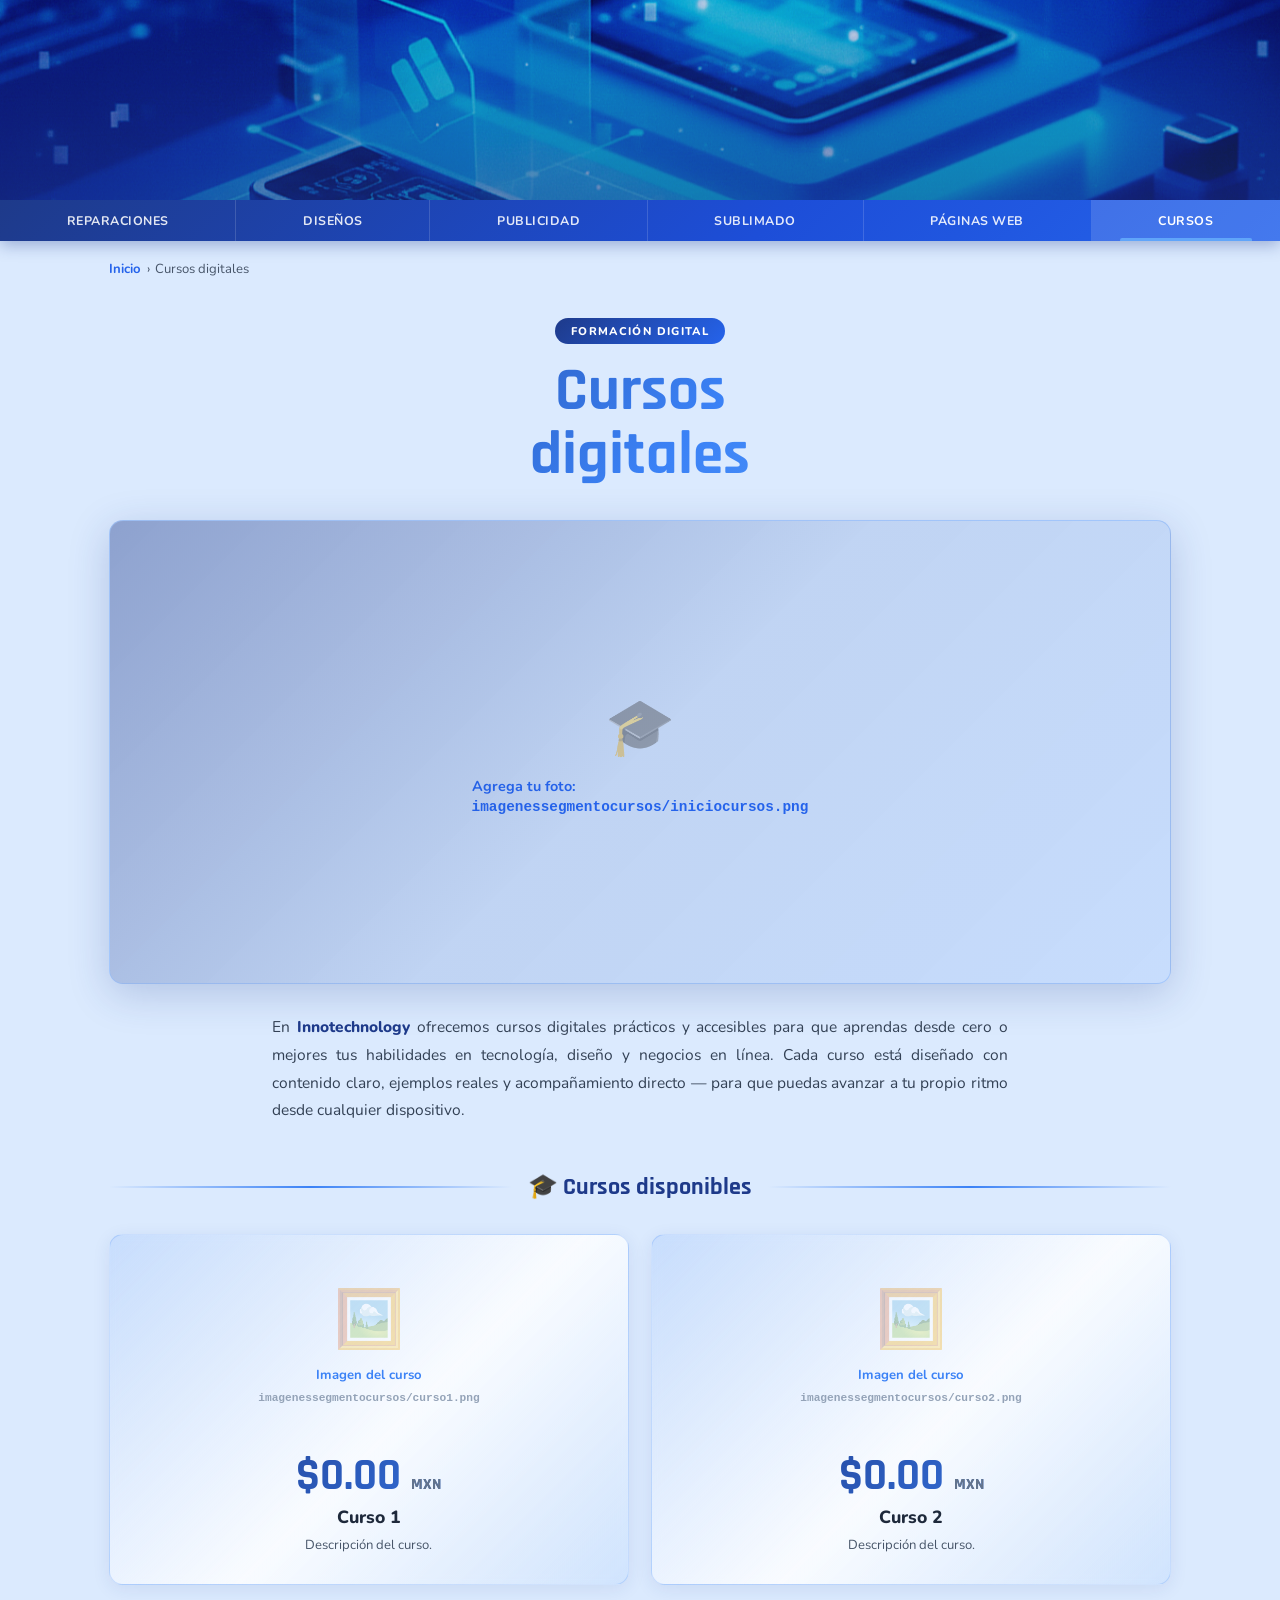
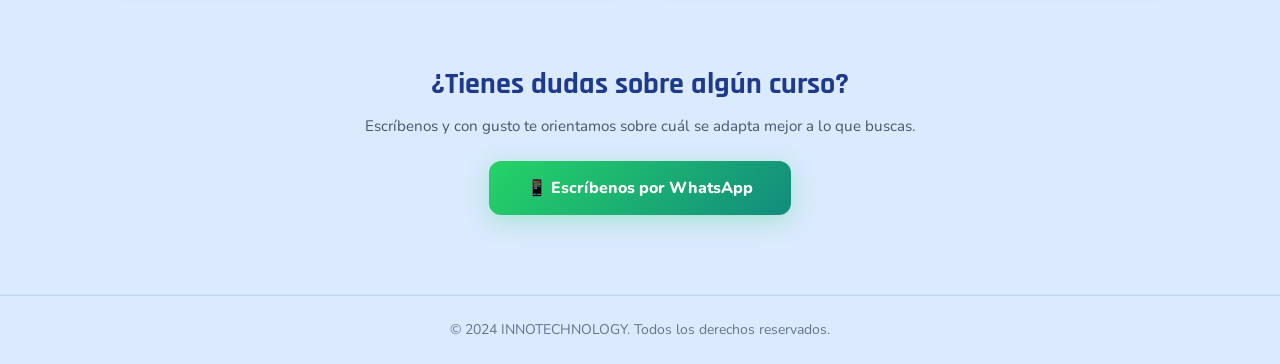
==== Cursosdigitales.html @ b14e2d13 "Rename propuesta_cursosdigitales.html to Cursosdigitales.html" ====
<!DOCTYPE html>
<html lang="es">
<head>
  <meta charset="UTF-8"/>
  <meta name="viewport" content="width=device-width, initial-scale=1.0"/>
  <title>Cursos Digitales – Innotechnology</title>
  <link rel="preconnect" href="https://fonts.googleapis.com"/>
  <link rel="preconnect" href="https://fonts.gstatic.com" crossorigin/>
  <link href="https://fonts.googleapis.com/css2?family=Rajdhani:wght@600;700&family=Nunito:wght@400;600;700;800&display=swap" rel="stylesheet"/>
  <style>
    :root {
      --az1:#1e3a8a; --az2:#2563eb; --az3:#3b82f6; --az4:#60a5fa;
      --fondo:#dbeafe; --radio:14px;
    }
    *, *::before, *::after { margin:0; padding:0; box-sizing:border-box; }
    html { scroll-behavior:smooth; }
    body { font-family:'Nunito',Arial,sans-serif; background:var(--fondo); color:#1e293b; overflow-x:hidden; }
    a { text-decoration:none; color:inherit; }
    img { display:block; max-width:100%; }

    /* ── HEADER ── */
    .site-header {
      height:200px; width:100%; position:relative; overflow:hidden;
      background:url('Multimediaindex/header.png') center/cover no-repeat;
    }
    .site-header::after {
      content:''; position:absolute; inset:0;
      background:linear-gradient(to bottom,rgba(30,58,138,0.18) 0%,rgba(30,58,138,0.55) 100%);
    }

    /* ── NAV ── */
    .nav-servicios {
      width:100%; background:linear-gradient(135deg,#1e3a8a 0%,#1d4ed8 60%,#2563eb 100%);
      display:flex; flex-wrap:nowrap; overflow-x:auto;
      scrollbar-width:none; -ms-overflow-style:none;
      box-shadow:0 4px 16px rgba(30,58,138,0.35);
    }
    .nav-servicios::-webkit-scrollbar { display:none; }
    .nav-btn {
      flex:1 0 auto; min-width:max-content; padding:0.75rem 1.1rem;
      font-size:0.78rem; font-weight:700; color:rgba(255,255,255,0.88);
      text-align:center; letter-spacing:0.04em; text-transform:uppercase;
      border-right:1px solid rgba(255,255,255,0.15);
      transition:background 0.25s,color 0.25s; position:relative; white-space:nowrap;
    }
    .nav-btn:last-child { border-right:none; }
    .nav-btn.active,.nav-btn:hover { background:rgba(255,255,255,0.14); color:#fff; }
    .nav-btn::after {
      content:''; position:absolute; bottom:0; left:50%;
      transform:translateX(-50%) scaleX(0);
      width:70%; height:3px; background:#60a5fa;
      border-radius:2px 2px 0 0; transition:transform 0.25s;
    }
    .nav-btn:hover::after,.nav-btn.active::after { transform:translateX(-50%) scaleX(1); }

    /* ── BREADCRUMB ── */
    .breadcrumb {
      max-width:1100px; margin:1.2rem auto 0; padding:0 1.2rem;
      font-size:0.82rem; color:#475569;
    }
    .breadcrumb a { color:var(--az2); font-weight:700; }
    .breadcrumb span { margin:0 0.35rem; }

    /* ── HERO — badge + título ── */
    .hero-top {
      max-width:1100px; margin:2.5rem auto 0; padding:0 1.2rem;
      text-align:center;
      opacity:0; transform:translateY(22px);
      transition:opacity 0.55s ease,transform 0.55s ease;
    }
    .hero-top.visible { opacity:1; transform:translateY(0); }

    .hero-badge {
      display:inline-block;
      background:linear-gradient(135deg,var(--az1),var(--az2));
      color:#fff; font-size:0.7rem; font-weight:800;
      letter-spacing:0.12em; text-transform:uppercase;
      padding:0.35rem 1rem; border-radius:50px; margin-bottom:1rem;
    }
    .hero-titulo {
      font-family:'Rajdhani',sans-serif;
      font-size:clamp(2.2rem,6vw,3.8rem); font-weight:700; line-height:1.05;
      background:linear-gradient(135deg,var(--az1) 0%,var(--az3) 55%,var(--az4) 100%);
      -webkit-background-clip:text; -webkit-text-fill-color:transparent; background-clip:text;
    }

    /* ── IMAGEN PRINCIPAL ── */
    .hero-img-wrap {
      max-width:1100px; margin:2rem auto 0; padding:0 1.2rem;
      opacity:0; transform:translateY(22px);
      transition:opacity 0.55s ease,transform 0.55s ease;
    }
    .hero-img-wrap.visible { opacity:1; transform:translateY(0); }

    .hero-img-inner {
      width:100%; border-radius:var(--radio); overflow:hidden;
      aspect-ratio:16/7; position:relative;
      background:linear-gradient(135deg,rgba(30,58,138,0.18),rgba(59,130,246,0.12));
      border:1px solid rgba(59,130,246,0.25);
      box-shadow:0 10px 40px rgba(30,58,138,0.22);
      display:flex; align-items:center; justify-content:center;
    }
    .hero-img-inner img { width:100%; height:100%; object-fit:cover; transition:transform 0.7s ease; }
    .hero-img-inner:hover img { transform:scale(1.03); }
    .hero-img-inner::before {
      content:''; position:absolute; inset:0; z-index:1;
      background:linear-gradient(135deg,rgba(30,58,138,0.28) 0%,transparent 50%);
      pointer-events:none;
    }
    .hero-foto-placeholder {
      display:flex; flex-direction:column; align-items:center;
      gap:0.6rem; color:var(--az2); font-weight:700; font-size:0.9rem;
    }
    .hero-foto-placeholder .ip-icon { font-size:3.5rem; opacity:0.4; }

    /* ── DESCRIPCIÓN — directo sobre el fondo ── */
    .descripcion-wrap {
      max-width:780px; margin:1.8rem auto 0; padding:0 1.4rem;
      opacity:0; transform:translateY(20px);
      transition:opacity 0.5s ease,transform 0.5s ease;
    }
    .descripcion-wrap.visible { opacity:1; transform:translateY(0); }
    .descripcion-wrap p {
      font-size:0.97rem; color:#334155; line-height:1.78; text-align:justify;
    }
    .descripcion-wrap strong { color:var(--az1); font-weight:800; }

    /* ── DIVISOR ── */
    .divisor {
      max-width:1100px; margin:3rem auto 0; padding:0 1.2rem;
      display:flex; align-items:center; gap:1rem;
    }
    .divisor-linea { flex:1; height:2px; background:linear-gradient(to right,transparent,var(--az3),transparent); }
    .divisor-titulo { font-family:'Rajdhani',sans-serif; font-size:1.5rem; font-weight:700; color:var(--az1); white-space:nowrap; }

    /* ── CARDS DE CURSOS — estilo stats de la captura ── */
    .cursos-grid {
      max-width:1100px; margin:2rem auto 3rem; padding:0 1.2rem;
      display:grid; grid-template-columns:1fr; gap:1.4rem;
    }
    @media(min-width:640px){ .cursos-grid { grid-template-columns:repeat(2,1fr); } }

    .curso-card {
      border-radius:var(--radio); overflow:hidden;
      position:relative;
      background:linear-gradient(
        135deg,
        rgba(59,130,246,0.12) 0%,
        rgba(255,255,255,0.82) 55%,
        rgba(96,165,250,0.09) 100%
      );
      border:1px solid rgba(59,130,246,0.20);
      backdrop-filter:blur(6px);
      box-shadow:0 4px 18px rgba(30,58,138,0.09);
      opacity:0; transform:translateY(28px);
      transition:opacity 0.45s ease, transform 0.45s ease, box-shadow 0.3s;
      display:flex; flex-direction:column;
    }
    .curso-card.visible { opacity:1; transform:translateY(0); }
    .curso-card:nth-child(1){ transition-delay:0.05s; }
    .curso-card:nth-child(2){ transition-delay:0.13s; }
    .curso-card:hover { box-shadow:0 10px 30px rgba(30,58,138,0.16); }

    /* Efecto espejo */
    .curso-card::before {
      content:''; position:absolute; top:-60%; left:-75%; width:55%; height:200%;
      background:linear-gradient(105deg,rgba(255,255,255,0) 0%,rgba(255,255,255,0.50) 50%,rgba(255,255,255,0) 100%);
      transform:skewX(-15deg); pointer-events:none;
      animation:mirrorC 5s ease-in-out infinite;
      z-index:0;
    }
    .curso-card:nth-child(1)::before { animation-delay:0s; }
    .curso-card:nth-child(2)::before { animation-delay:2.5s; }
    @keyframes mirrorC { 0%{left:-75%;opacity:0;}8%{opacity:1;}52%{left:130%;opacity:1;}58%{opacity:0;}100%{left:130%;opacity:0;} }

    /* Imagen centrada con padding dentro de la card — sin separación visual */
    .curso-img-wrap {
      width:100%; position:relative; z-index:1;
      display:flex; align-items:center; justify-content:center;
      padding:1.4rem 1.4rem 0.8rem;
    }
    .curso-img-wrap img {
      width:100%; max-width:340px; height:auto;
      border-radius:10px;
      object-fit:cover;
      display:block;
      transition:transform 0.5s ease;
      box-shadow:0 4px 16px rgba(30,58,138,0.12);
    }
    .curso-card:hover .curso-img-wrap img { transform:scale(1.03); }

    /* Placeholder cuando no hay imagen */
    .curso-img-placeholder {
      width:100%; min-height:160px;
      display:flex; flex-direction:column;
      align-items:center; justify-content:center;
      gap:0.5rem; color:var(--az3);
      font-size:0.82rem; font-weight:700; padding:1.5rem;
    }
    .curso-img-placeholder .ph-icon { font-size:3.5rem; opacity:0.30; }
    .curso-img-placeholder code { font-size:0.7rem; color:#94a3b8; }

    /* Contenido de texto debajo de la imagen */
    .curso-body {
      padding:0.8rem 1.4rem 1.8rem;
      text-align:center; position:relative; z-index:1;
      display:flex; flex-direction:column; gap:0.45rem;
    }

    /* Precio — el número grande */
    .curso-precio {
      font-family:'Rajdhani',sans-serif; font-size:2.8rem; font-weight:700; line-height:1;
      background:linear-gradient(135deg,var(--az1),var(--az3));
      -webkit-background-clip:text; -webkit-text-fill-color:transparent; background-clip:text;
    }
    .curso-precio-unidad {
      font-size:1rem; -webkit-text-fill-color:#64748b; color:#64748b;
    }

    /* Título del curso — negrita */
    .curso-titulo {
      font-size:1.1rem; font-weight:800; color:#1e293b;
      line-height:1.3;
    }

    /* Descripción pequeña */
    .curso-desc {
      font-size:0.82rem; color:#475569; line-height:1.5; text-align:center;
    }

    /* ── CTA FINAL — directo sobre el fondo ── */
    .cta-final {
      max-width:1100px; margin:1rem auto 3rem;
      padding:2rem 1.5rem; text-align:center;
      opacity:0; transform:translateY(20px);
      transition:opacity 0.5s ease,transform 0.5s ease;
    }
    .cta-final.visible { opacity:1; transform:translateY(0); }
    .cta-titulo {
      font-family:'Rajdhani',sans-serif; font-size:1.9rem; font-weight:700;
      color:var(--az1); margin-bottom:0.6rem;
    }
    .cta-sub { font-size:0.95rem; color:#475569; margin-bottom:1.4rem; line-height:1.6; }
    .btn-wa-grande {
      display:inline-flex; align-items:center; gap:0.7rem;
      padding:1rem 2.4rem; border-radius:12px; border:none; cursor:pointer;
      font-size:1rem; font-weight:800; font-family:inherit;
      background:linear-gradient(135deg,#25d366,#128c7e); color:#fff;
      box-shadow:0 6px 24px rgba(37,211,102,0.30);
      transition:transform 0.25s,box-shadow 0.25s;
    }
    .btn-wa-grande:hover { transform:translateY(-4px); box-shadow:0 12px 32px rgba(37,211,102,0.38); }

    /* ── FOOTER ── */
    footer {
      text-align:center; padding:1.5rem; font-size:0.875rem; color:#64748b;
      border-top:1px solid rgba(59,130,246,0.2); background:var(--fondo);
    }
    .fade-in { opacity:0; transform:translateY(22px); transition:opacity 0.5s ease,transform 0.5s ease; }
    .fade-in.visible { opacity:1; transform:translateY(0); }
  </style>
</head>
<body>

  <!-- HEADER -->
  <header class="site-header"></header>

  <!-- NAV -->
  <nav class="nav-servicios">
    <a href="serviciosreparacion.html"   class="nav-btn">Reparaciones</a>
    <a href="Diseñospersonalizados.html" class="nav-btn">Diseños</a>
    <a href="Publicidadymarketing.html"  class="nav-btn">Publicidad</a>
    <a href="Sublidadoplayeras.html"     class="nav-btn">Sublimado</a>
    <a href="Páginasweb.html"            class="nav-btn">Páginas web</a>
    <a href="Cursosdigitales.html"       class="nav-btn active">Cursos</a>
  </nav>

  <p class="breadcrumb">
    <a href="index.html">Inicio</a><span>›</span>Cursos digitales
  </p>

  <!-- BADGE + TÍTULO -->
  <div class="hero-top">
    <span class="hero-badge">Formación Digital</span>
    <h1 class="hero-titulo">Cursos<br/>digitales</h1>
  </div>

  <!-- IMAGEN PRINCIPAL -->
  <div class="hero-img-wrap">
    <div class="hero-img-inner">
      <img
        src="imagenessegmentocursos/iniciocursos.png"
        alt="Cursos digitales Innotechnology"
        loading="lazy"
        onerror="this.style.display='none'; this.parentNode.querySelector('.hero-foto-placeholder').style.display='flex';"
      />
      <div class="hero-foto-placeholder" style="display:none;">
        <span class="ip-icon">🎓</span>
        <span>Agrega tu foto:<br/><code>imagenessegmentocursos/iniciocursos.png</code></span>
      </div>
    </div>
  </div>

  <!-- DESCRIPCIÓN — directo sobre el fondo, sin card -->
  <div class="descripcion-wrap">
    <p>
      En <strong>Innotechnology</strong> ofrecemos cursos digitales prácticos y accesibles
      para que aprendas desde cero o mejores tus habilidades en tecnología, diseño y negocios en línea.
      Cada curso está diseñado con contenido claro, ejemplos reales y acompañamiento directo —
      para que puedas avanzar a tu propio ritmo desde cualquier dispositivo.
    </p>
  </div>

  <!-- CURSOS -->
  <div class="divisor">
    <div class="divisor-linea"></div>
    <h2 class="divisor-titulo">🎓 Cursos disponibles</h2>
    <div class="divisor-linea"></div>
  </div>

  <div class="cursos-grid">

    <!-- CURSO 1 -->
    <div class="curso-card">
      <div class="curso-img-wrap">
        <img
          src="imagenessegmentocursos/curso1.png"
          alt="Curso 1"
          loading="lazy"
          onerror="this.style.display='none'; this.parentNode.querySelector('.curso-img-placeholder').style.display='flex';"
        />
        <div class="curso-img-placeholder" style="display:none;">
          <span class="ph-icon">🖼️</span>
          <span>Imagen del curso</span>
          <code>imagenessegmentocursos/curso1.png</code>
        </div>
      </div>
      <div class="curso-body">
        <div class="curso-precio">$0.00 <span class="curso-precio-unidad">MXN</span></div>
        <div class="curso-titulo">Curso 1</div>
        <div class="curso-desc">Descripción del curso.</div>
      </div>
    </div>

    <!-- CURSO 2 -->
    <div class="curso-card">
      <div class="curso-img-wrap">
        <img
          src="imagenessegmentocursos/curso2.png"
          alt="Curso 2"
          loading="lazy"
          onerror="this.style.display='none'; this.parentNode.querySelector('.curso-img-placeholder').style.display='flex';"
        />
        <div class="curso-img-placeholder" style="display:none;">
          <span class="ph-icon">🖼️</span>
          <span>Imagen del curso</span>
          <code>imagenessegmentocursos/curso2.png</code>
        </div>
      </div>
      <div class="curso-body">
        <div class="curso-precio">$0.00 <span class="curso-precio-unidad">MXN</span></div>
        <div class="curso-titulo">Curso 2</div>
        <div class="curso-desc">Descripción del curso.</div>
      </div>
    </div>

  </div>
  <!-- FIN CURSOS -->

  <!-- CTA — directo sobre el fondo -->
  <div class="cta-final">
    <div class="cta-titulo">¿Tienes dudas sobre algún curso?</div>
    <p class="cta-sub">Escríbenos y con gusto te orientamos sobre cuál se adapta mejor a lo que buscas.</p>
    <button class="btn-wa-grande"
      onclick="window.open('https://wa.me/524791449771?text='+encodeURIComponent('Hola! Me interesan los cursos digitales de Innotechnology. ¿Me pueden dar más información?'),'_blank')">
      📱 Escríbenos por WhatsApp
    </button>
  </div>

  <footer>&copy; 2024 INNOTECHNOLOGY. Todos los derechos reservados.</footer>

  <script>
    const obs = new IntersectionObserver((entries) => {
      entries.forEach(e => {
        if (e.isIntersecting) { e.target.classList.add('visible'); obs.unobserve(e.target); }
      });
    }, { threshold: 0.12 });

    document.querySelectorAll(
      '.hero-top, .hero-img-wrap, .descripcion-wrap, .curso-card, .cta-final, .fade-in'
    ).forEach(el => obs.observe(el));

    function inscribirWA(curso) {
      const msg = encodeURIComponent(
        `Hola! Me interesa el *${curso}* de Innotechnology.\n¿Me pueden dar más información sobre el contenido y el precio?`
      );
      window.open('https://wa.me/524791449771?text=' + msg, '_blank');
    }
  </script>

</body>
</html>
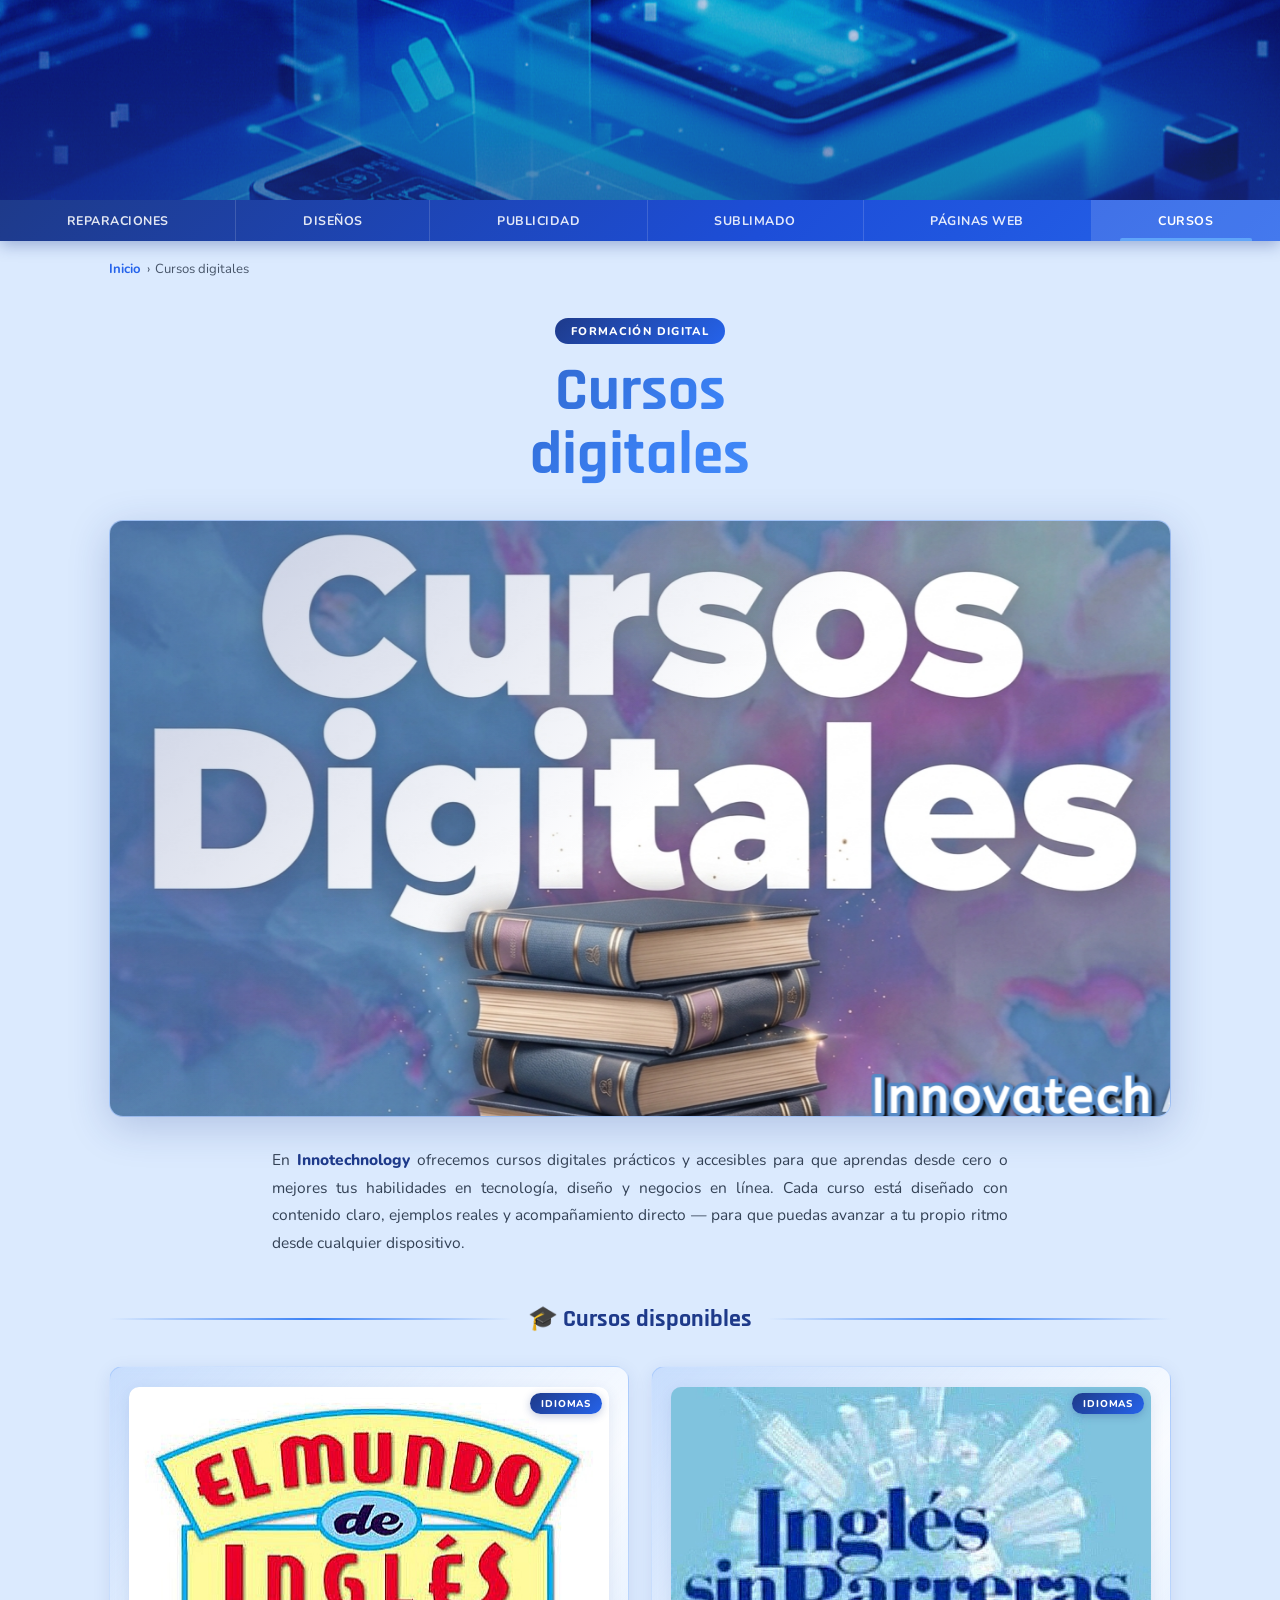
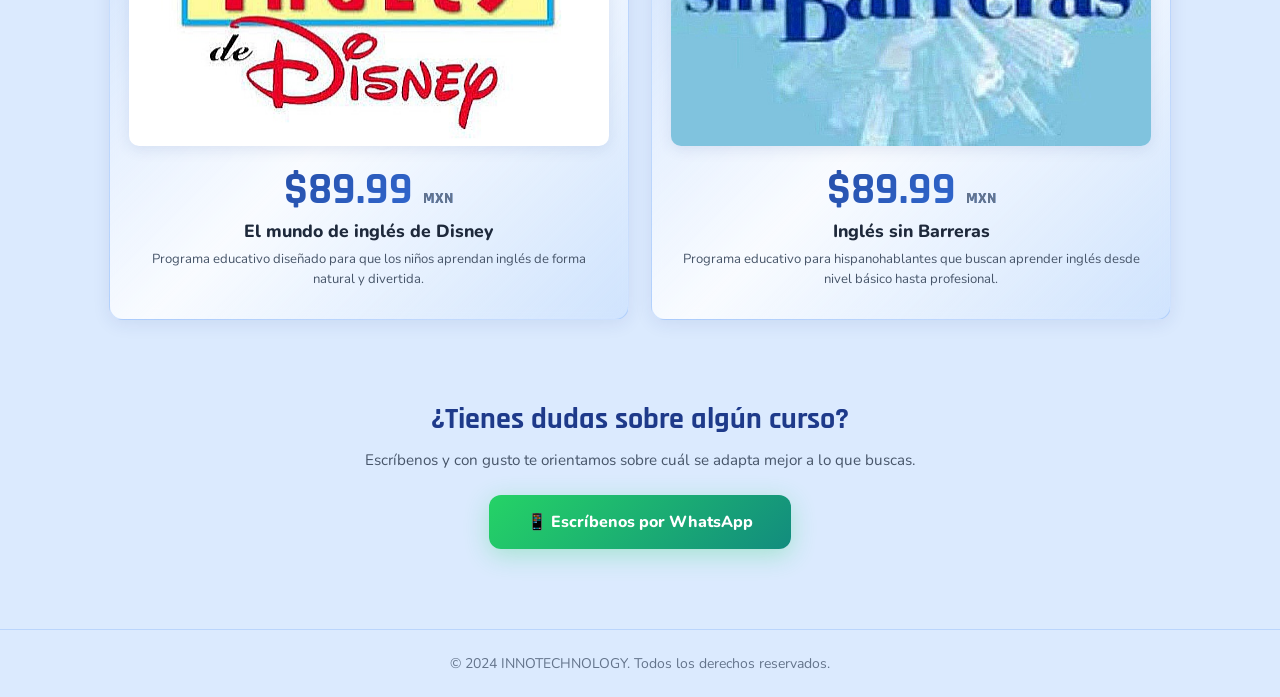
==== commit bc2bda69: "Add files via upload" ====
--- a/Cursosdigitales.html
+++ b/Cursosdigitales.html
@@ -7,258 +7,7 @@
   <link rel="preconnect" href="https://fonts.googleapis.com"/>
   <link rel="preconnect" href="https://fonts.gstatic.com" crossorigin/>
   <link href="https://fonts.googleapis.com/css2?family=Rajdhani:wght@600;700&family=Nunito:wght@400;600;700;800&display=swap" rel="stylesheet"/>
-  <style>
-    :root {
-      --az1:#1e3a8a; --az2:#2563eb; --az3:#3b82f6; --az4:#60a5fa;
-      --fondo:#dbeafe; --radio:14px;
-    }
-    *, *::before, *::after { margin:0; padding:0; box-sizing:border-box; }
-    html { scroll-behavior:smooth; }
-    body { font-family:'Nunito',Arial,sans-serif; background:var(--fondo); color:#1e293b; overflow-x:hidden; }
-    a { text-decoration:none; color:inherit; }
-    img { display:block; max-width:100%; }
-
-    /* ── HEADER ── */
-    .site-header {
-      height:200px; width:100%; position:relative; overflow:hidden;
-      background:url('Multimediaindex/header.png') center/cover no-repeat;
-    }
-    .site-header::after {
-      content:''; position:absolute; inset:0;
-      background:linear-gradient(to bottom,rgba(30,58,138,0.18) 0%,rgba(30,58,138,0.55) 100%);
-    }
-
-    /* ── NAV ── */
-    .nav-servicios {
-      width:100%; background:linear-gradient(135deg,#1e3a8a 0%,#1d4ed8 60%,#2563eb 100%);
-      display:flex; flex-wrap:nowrap; overflow-x:auto;
-      scrollbar-width:none; -ms-overflow-style:none;
-      box-shadow:0 4px 16px rgba(30,58,138,0.35);
-    }
-    .nav-servicios::-webkit-scrollbar { display:none; }
-    .nav-btn {
-      flex:1 0 auto; min-width:max-content; padding:0.75rem 1.1rem;
-      font-size:0.78rem; font-weight:700; color:rgba(255,255,255,0.88);
-      text-align:center; letter-spacing:0.04em; text-transform:uppercase;
-      border-right:1px solid rgba(255,255,255,0.15);
-      transition:background 0.25s,color 0.25s; position:relative; white-space:nowrap;
-    }
-    .nav-btn:last-child { border-right:none; }
-    .nav-btn.active,.nav-btn:hover { background:rgba(255,255,255,0.14); color:#fff; }
-    .nav-btn::after {
-      content:''; position:absolute; bottom:0; left:50%;
-      transform:translateX(-50%) scaleX(0);
-      width:70%; height:3px; background:#60a5fa;
-      border-radius:2px 2px 0 0; transition:transform 0.25s;
-    }
-    .nav-btn:hover::after,.nav-btn.active::after { transform:translateX(-50%) scaleX(1); }
-
-    /* ── BREADCRUMB ── */
-    .breadcrumb {
-      max-width:1100px; margin:1.2rem auto 0; padding:0 1.2rem;
-      font-size:0.82rem; color:#475569;
-    }
-    .breadcrumb a { color:var(--az2); font-weight:700; }
-    .breadcrumb span { margin:0 0.35rem; }
-
-    /* ── HERO — badge + título ── */
-    .hero-top {
-      max-width:1100px; margin:2.5rem auto 0; padding:0 1.2rem;
-      text-align:center;
-      opacity:0; transform:translateY(22px);
-      transition:opacity 0.55s ease,transform 0.55s ease;
-    }
-    .hero-top.visible { opacity:1; transform:translateY(0); }
-
-    .hero-badge {
-      display:inline-block;
-      background:linear-gradient(135deg,var(--az1),var(--az2));
-      color:#fff; font-size:0.7rem; font-weight:800;
-      letter-spacing:0.12em; text-transform:uppercase;
-      padding:0.35rem 1rem; border-radius:50px; margin-bottom:1rem;
-    }
-    .hero-titulo {
-      font-family:'Rajdhani',sans-serif;
-      font-size:clamp(2.2rem,6vw,3.8rem); font-weight:700; line-height:1.05;
-      background:linear-gradient(135deg,var(--az1) 0%,var(--az3) 55%,var(--az4) 100%);
-      -webkit-background-clip:text; -webkit-text-fill-color:transparent; background-clip:text;
-    }
-
-    /* ── IMAGEN PRINCIPAL ── */
-    .hero-img-wrap {
-      max-width:1100px; margin:2rem auto 0; padding:0 1.2rem;
-      opacity:0; transform:translateY(22px);
-      transition:opacity 0.55s ease,transform 0.55s ease;
-    }
-    .hero-img-wrap.visible { opacity:1; transform:translateY(0); }
-
-    .hero-img-inner {
-      width:100%; border-radius:var(--radio); overflow:hidden;
-      aspect-ratio:16/7; position:relative;
-      background:linear-gradient(135deg,rgba(30,58,138,0.18),rgba(59,130,246,0.12));
-      border:1px solid rgba(59,130,246,0.25);
-      box-shadow:0 10px 40px rgba(30,58,138,0.22);
-      display:flex; align-items:center; justify-content:center;
-    }
-    .hero-img-inner img { width:100%; height:100%; object-fit:cover; transition:transform 0.7s ease; }
-    .hero-img-inner:hover img { transform:scale(1.03); }
-    .hero-img-inner::before {
-      content:''; position:absolute; inset:0; z-index:1;
-      background:linear-gradient(135deg,rgba(30,58,138,0.28) 0%,transparent 50%);
-      pointer-events:none;
-    }
-    .hero-foto-placeholder {
-      display:flex; flex-direction:column; align-items:center;
-      gap:0.6rem; color:var(--az2); font-weight:700; font-size:0.9rem;
-    }
-    .hero-foto-placeholder .ip-icon { font-size:3.5rem; opacity:0.4; }
-
-    /* ── DESCRIPCIÓN — directo sobre el fondo ── */
-    .descripcion-wrap {
-      max-width:780px; margin:1.8rem auto 0; padding:0 1.4rem;
-      opacity:0; transform:translateY(20px);
-      transition:opacity 0.5s ease,transform 0.5s ease;
-    }
-    .descripcion-wrap.visible { opacity:1; transform:translateY(0); }
-    .descripcion-wrap p {
-      font-size:0.97rem; color:#334155; line-height:1.78; text-align:justify;
-    }
-    .descripcion-wrap strong { color:var(--az1); font-weight:800; }
-
-    /* ── DIVISOR ── */
-    .divisor {
-      max-width:1100px; margin:3rem auto 0; padding:0 1.2rem;
-      display:flex; align-items:center; gap:1rem;
-    }
-    .divisor-linea { flex:1; height:2px; background:linear-gradient(to right,transparent,var(--az3),transparent); }
-    .divisor-titulo { font-family:'Rajdhani',sans-serif; font-size:1.5rem; font-weight:700; color:var(--az1); white-space:nowrap; }
-
-    /* ── CARDS DE CURSOS — estilo stats de la captura ── */
-    .cursos-grid {
-      max-width:1100px; margin:2rem auto 3rem; padding:0 1.2rem;
-      display:grid; grid-template-columns:1fr; gap:1.4rem;
-    }
-    @media(min-width:640px){ .cursos-grid { grid-template-columns:repeat(2,1fr); } }
-
-    .curso-card {
-      border-radius:var(--radio); overflow:hidden;
-      position:relative;
-      background:linear-gradient(
-        135deg,
-        rgba(59,130,246,0.12) 0%,
-        rgba(255,255,255,0.82) 55%,
-        rgba(96,165,250,0.09) 100%
-      );
-      border:1px solid rgba(59,130,246,0.20);
-      backdrop-filter:blur(6px);
-      box-shadow:0 4px 18px rgba(30,58,138,0.09);
-      opacity:0; transform:translateY(28px);
-      transition:opacity 0.45s ease, transform 0.45s ease, box-shadow 0.3s;
-      display:flex; flex-direction:column;
-    }
-    .curso-card.visible { opacity:1; transform:translateY(0); }
-    .curso-card:nth-child(1){ transition-delay:0.05s; }
-    .curso-card:nth-child(2){ transition-delay:0.13s; }
-    .curso-card:hover { box-shadow:0 10px 30px rgba(30,58,138,0.16); }
-
-    /* Efecto espejo */
-    .curso-card::before {
-      content:''; position:absolute; top:-60%; left:-75%; width:55%; height:200%;
-      background:linear-gradient(105deg,rgba(255,255,255,0) 0%,rgba(255,255,255,0.50) 50%,rgba(255,255,255,0) 100%);
-      transform:skewX(-15deg); pointer-events:none;
-      animation:mirrorC 5s ease-in-out infinite;
-      z-index:0;
-    }
-    .curso-card:nth-child(1)::before { animation-delay:0s; }
-    .curso-card:nth-child(2)::before { animation-delay:2.5s; }
-    @keyframes mirrorC { 0%{left:-75%;opacity:0;}8%{opacity:1;}52%{left:130%;opacity:1;}58%{opacity:0;}100%{left:130%;opacity:0;} }
-
-    /* Imagen centrada con padding dentro de la card — sin separación visual */
-    .curso-img-wrap {
-      width:100%; position:relative; z-index:1;
-      display:flex; align-items:center; justify-content:center;
-      padding:1.4rem 1.4rem 0.8rem;
-    }
-    .curso-img-wrap img {
-      width:100%; max-width:340px; height:auto;
-      border-radius:10px;
-      object-fit:cover;
-      display:block;
-      transition:transform 0.5s ease;
-      box-shadow:0 4px 16px rgba(30,58,138,0.12);
-    }
-    .curso-card:hover .curso-img-wrap img { transform:scale(1.03); }
-
-    /* Placeholder cuando no hay imagen */
-    .curso-img-placeholder {
-      width:100%; min-height:160px;
-      display:flex; flex-direction:column;
-      align-items:center; justify-content:center;
-      gap:0.5rem; color:var(--az3);
-      font-size:0.82rem; font-weight:700; padding:1.5rem;
-    }
-    .curso-img-placeholder .ph-icon { font-size:3.5rem; opacity:0.30; }
-    .curso-img-placeholder code { font-size:0.7rem; color:#94a3b8; }
-
-    /* Contenido de texto debajo de la imagen */
-    .curso-body {
-      padding:0.8rem 1.4rem 1.8rem;
-      text-align:center; position:relative; z-index:1;
-      display:flex; flex-direction:column; gap:0.45rem;
-    }
-
-    /* Precio — el número grande */
-    .curso-precio {
-      font-family:'Rajdhani',sans-serif; font-size:2.8rem; font-weight:700; line-height:1;
-      background:linear-gradient(135deg,var(--az1),var(--az3));
-      -webkit-background-clip:text; -webkit-text-fill-color:transparent; background-clip:text;
-    }
-    .curso-precio-unidad {
-      font-size:1rem; -webkit-text-fill-color:#64748b; color:#64748b;
-    }
-
-    /* Título del curso — negrita */
-    .curso-titulo {
-      font-size:1.1rem; font-weight:800; color:#1e293b;
-      line-height:1.3;
-    }
-
-    /* Descripción pequeña */
-    .curso-desc {
-      font-size:0.82rem; color:#475569; line-height:1.5; text-align:center;
-    }
-
-    /* ── CTA FINAL — directo sobre el fondo ── */
-    .cta-final {
-      max-width:1100px; margin:1rem auto 3rem;
-      padding:2rem 1.5rem; text-align:center;
-      opacity:0; transform:translateY(20px);
-      transition:opacity 0.5s ease,transform 0.5s ease;
-    }
-    .cta-final.visible { opacity:1; transform:translateY(0); }
-    .cta-titulo {
-      font-family:'Rajdhani',sans-serif; font-size:1.9rem; font-weight:700;
-      color:var(--az1); margin-bottom:0.6rem;
-    }
-    .cta-sub { font-size:0.95rem; color:#475569; margin-bottom:1.4rem; line-height:1.6; }
-    .btn-wa-grande {
-      display:inline-flex; align-items:center; gap:0.7rem;
-      padding:1rem 2.4rem; border-radius:12px; border:none; cursor:pointer;
-      font-size:1rem; font-weight:800; font-family:inherit;
-      background:linear-gradient(135deg,#25d366,#128c7e); color:#fff;
-      box-shadow:0 6px 24px rgba(37,211,102,0.30);
-      transition:transform 0.25s,box-shadow 0.25s;
-    }
-    .btn-wa-grande:hover { transform:translateY(-4px); box-shadow:0 12px 32px rgba(37,211,102,0.38); }
-
-    /* ── FOOTER ── */
-    footer {
-      text-align:center; padding:1.5rem; font-size:0.875rem; color:#64748b;
-      border-top:1px solid rgba(59,130,246,0.2); background:var(--fondo);
-    }
-    .fade-in { opacity:0; transform:translateY(22px); transition:opacity 0.5s ease,transform 0.5s ease; }
-    .fade-in.visible { opacity:1; transform:translateY(0); }
-  </style>
+  <link rel="stylesheet" href="Cursosdigitales.css"/>
 </head>
 <body>
 
@@ -301,7 +50,7 @@
     </div>
   </div>
 
-  <!-- DESCRIPCIÓN — directo sobre el fondo, sin card -->
+  <!-- DESCRIPCIÓN -->
   <div class="descripcion-wrap">
     <p>
       En <strong>Innotechnology</strong> ofrecemos cursos digitales prácticos y accesibles
@@ -322,52 +71,58 @@
 
     <!-- CURSO 1 -->
     <div class="curso-card">
+      <span class="curso-etiqueta">Idiomas</span>
       <div class="curso-img-wrap">
-        <img
-          src="imagenessegmentocursos/curso1.png"
-          alt="Curso 1"
-          loading="lazy"
-          onerror="this.style.display='none'; this.parentNode.querySelector('.curso-img-placeholder').style.display='flex';"
-        />
-        <div class="curso-img-placeholder" style="display:none;">
-          <span class="ph-icon">🖼️</span>
-          <span>Imagen del curso</span>
-          <code>imagenessegmentocursos/curso1.png</code>
+        <div class="curso-img-inner">
+          <img
+            src="imagenessegmentocursos/curso1.png"
+            alt="El mundo de inglés de Disney"
+            loading="lazy"
+            onerror="this.style.display='none'; this.parentNode.querySelector('.curso-img-placeholder').style.display='flex';"
+          />
+          <div class="curso-img-placeholder" style="display:none;">
+            <span class="ph-icon">🖼️</span>
+            <span>Imagen del curso</span>
+            <code>imagenessegmentocursos/curso1.png</code>
+          </div>
         </div>
       </div>
       <div class="curso-body">
-        <div class="curso-precio">$0.00 <span class="curso-precio-unidad">MXN</span></div>
-        <div class="curso-titulo">Curso 1</div>
-        <div class="curso-desc">Descripción del curso.</div>
+        <div class="curso-precio">$89.99 <span class="curso-precio-unidad">MXN</span></div>
+        <div class="curso-titulo">El mundo de inglés de Disney</div>
+        <div class="curso-desc">Programa educativo diseñado para que los niños aprendan inglés de forma natural y divertida.</div>
       </div>
     </div>
 
     <!-- CURSO 2 -->
     <div class="curso-card">
+      <span class="curso-etiqueta">Idiomas</span>
       <div class="curso-img-wrap">
-        <img
-          src="imagenessegmentocursos/curso2.png"
-          alt="Curso 2"
-          loading="lazy"
-          onerror="this.style.display='none'; this.parentNode.querySelector('.curso-img-placeholder').style.display='flex';"
-        />
-        <div class="curso-img-placeholder" style="display:none;">
-          <span class="ph-icon">🖼️</span>
-          <span>Imagen del curso</span>
-          <code>imagenessegmentocursos/curso2.png</code>
+        <div class="curso-img-inner">
+          <img
+            src="imagenessegmentocursos/curso2.png"
+            alt="Inglés sin Barreras"
+            loading="lazy"
+            onerror="this.style.display='none'; this.parentNode.querySelector('.curso-img-placeholder').style.display='flex';"
+          />
+          <div class="curso-img-placeholder" style="display:none;">
+            <span class="ph-icon">🖼️</span>
+            <span>Imagen del curso</span>
+            <code>imagenessegmentocursos/curso2.png</code>
+          </div>
         </div>
       </div>
       <div class="curso-body">
-        <div class="curso-precio">$0.00 <span class="curso-precio-unidad">MXN</span></div>
-        <div class="curso-titulo">Curso 2</div>
-        <div class="curso-desc">Descripción del curso.</div>
+        <div class="curso-precio">$89.99 <span class="curso-precio-unidad">MXN</span></div>
+        <div class="curso-titulo">Inglés sin Barreras</div>
+        <div class="curso-desc">Programa educativo para hispanohablantes que buscan aprender inglés desde nivel básico hasta profesional.</div>
       </div>
     </div>
 
   </div>
   <!-- FIN CURSOS -->
 
-  <!-- CTA — directo sobre el fondo -->
+  <!-- CTA -->
   <div class="cta-final">
     <div class="cta-titulo">¿Tienes dudas sobre algún curso?</div>
     <p class="cta-sub">Escríbenos y con gusto te orientamos sobre cuál se adapta mejor a lo que buscas.</p>
--- a/Cursosdigitales.css
+++ b/Cursosdigitales.css
@@ -0,0 +1,269 @@
+:root {
+  --az1:#1e3a8a; --az2:#2563eb; --az3:#3b82f6; --az4:#60a5fa;
+  --fondo:#dbeafe; --radio:14px;
+}
+*, *::before, *::after { margin:0; padding:0; box-sizing:border-box; }
+html { scroll-behavior:smooth; }
+body { font-family:'Nunito',Arial,sans-serif; background:var(--fondo); color:#1e293b; overflow-x:hidden; }
+a { text-decoration:none; color:inherit; }
+img { display:block; max-width:100%; }
+
+/* ── HEADER ── */
+.site-header {
+  height:200px; width:100%; position:relative; overflow:hidden;
+  background:url('Multimediaindex/header.png') center/cover no-repeat;
+}
+.site-header::after {
+  content:''; position:absolute; inset:0;
+  background:linear-gradient(to bottom,rgba(30,58,138,0.18) 0%,rgba(30,58,138,0.55) 100%);
+}
+
+/* ── NAV ── */
+.nav-servicios {
+  width:100%; background:linear-gradient(135deg,#1e3a8a 0%,#1d4ed8 60%,#2563eb 100%);
+  display:flex; flex-wrap:nowrap; overflow-x:auto;
+  scrollbar-width:none; -ms-overflow-style:none;
+  box-shadow:0 4px 16px rgba(30,58,138,0.35);
+}
+.nav-servicios::-webkit-scrollbar { display:none; }
+.nav-btn {
+  flex:1 0 auto; min-width:max-content; padding:0.75rem 1.1rem;
+  font-size:0.78rem; font-weight:700; color:rgba(255,255,255,0.88);
+  text-align:center; letter-spacing:0.04em; text-transform:uppercase;
+  border-right:1px solid rgba(255,255,255,0.15);
+  transition:background 0.25s,color 0.25s; position:relative; white-space:nowrap;
+}
+.nav-btn:last-child { border-right:none; }
+.nav-btn.active,.nav-btn:hover { background:rgba(255,255,255,0.14); color:#fff; }
+.nav-btn::after {
+  content:''; position:absolute; bottom:0; left:50%;
+  transform:translateX(-50%) scaleX(0);
+  width:70%; height:3px; background:#60a5fa;
+  border-radius:2px 2px 0 0; transition:transform 0.25s;
+}
+.nav-btn:hover::after,.nav-btn.active::after { transform:translateX(-50%) scaleX(1); }
+
+/* ── BREADCRUMB ── */
+.breadcrumb {
+  max-width:1100px; margin:1.2rem auto 0; padding:0 1.2rem;
+  font-size:0.82rem; color:#475569;
+}
+.breadcrumb a { color:var(--az2); font-weight:700; }
+.breadcrumb span { margin:0 0.35rem; }
+
+/* ── HERO — badge + título ── */
+.hero-top {
+  max-width:1100px; margin:2.5rem auto 0; padding:0 1.2rem;
+  text-align:center;
+  opacity:0; transform:translateY(22px);
+  transition:opacity 0.55s ease,transform 0.55s ease;
+}
+.hero-top.visible { opacity:1; transform:translateY(0); }
+
+.hero-badge {
+  display:inline-block;
+  background:linear-gradient(135deg,var(--az1),var(--az2));
+  color:#fff; font-size:0.7rem; font-weight:800;
+  letter-spacing:0.12em; text-transform:uppercase;
+  padding:0.35rem 1rem; border-radius:50px; margin-bottom:1rem;
+}
+.hero-titulo {
+  font-family:'Rajdhani',sans-serif;
+  font-size:clamp(2.2rem,6vw,3.8rem); font-weight:700; line-height:1.05;
+  background:linear-gradient(135deg,var(--az1) 0%,var(--az3) 55%,var(--az4) 100%);
+  -webkit-background-clip:text; -webkit-text-fill-color:transparent; background-clip:text;
+}
+
+/* ── IMAGEN PRINCIPAL ── */
+.hero-img-wrap {
+  max-width:1100px; margin:2rem auto 0; padding:0 1.2rem;
+  opacity:0; transform:translateY(22px);
+  transition:opacity 0.55s ease,transform 0.55s ease;
+}
+.hero-img-wrap.visible { opacity:1; transform:translateY(0); }
+
+.hero-img-inner {
+  width:100%; border-radius:var(--radio); overflow:hidden;
+  aspect-ratio:16/9; position:relative;
+  background:linear-gradient(135deg,rgba(30,58,138,0.18),rgba(59,130,246,0.12));
+  border:1px solid rgba(59,130,246,0.25);
+  box-shadow:0 10px 40px rgba(30,58,138,0.22);
+  display:flex; align-items:center; justify-content:center;
+  min-height:180px;
+}
+.hero-img-inner img { width:100%; height:100%; object-fit:cover; object-position:center; transition:transform 0.7s ease; }
+.hero-img-inner:hover img { transform:scale(1.03); }
+.hero-img-inner::before {
+  content:''; position:absolute; inset:0; z-index:1;
+  background:linear-gradient(135deg,rgba(30,58,138,0.28) 0%,transparent 50%);
+  pointer-events:none;
+}
+.hero-foto-placeholder {
+  display:flex; flex-direction:column; align-items:center;
+  gap:0.6rem; color:var(--az2); font-weight:700; font-size:0.9rem;
+}
+.hero-foto-placeholder .ip-icon { font-size:3.5rem; opacity:0.4; }
+
+/* ── DESCRIPCIÓN — directo sobre el fondo ── */
+.descripcion-wrap {
+  max-width:780px; margin:1.8rem auto 0; padding:0 1.4rem;
+  opacity:0; transform:translateY(20px);
+  transition:opacity 0.5s ease,transform 0.5s ease;
+}
+.descripcion-wrap.visible { opacity:1; transform:translateY(0); }
+.descripcion-wrap p {
+  font-size:0.97rem; color:#334155; line-height:1.78; text-align:justify;
+}
+.descripcion-wrap strong { color:var(--az1); font-weight:800; }
+
+/* ── DIVISOR ── */
+.divisor {
+  max-width:1100px; margin:3rem auto 0; padding:0 1.2rem;
+  display:flex; align-items:center; gap:1rem;
+}
+.divisor-linea { flex:1; height:2px; background:linear-gradient(to right,transparent,var(--az3),transparent); }
+.divisor-titulo { font-family:'Rajdhani',sans-serif; font-size:1.5rem; font-weight:700; color:var(--az1); white-space:nowrap; }
+
+/* ── CARDS DE CURSOS ── */
+.cursos-grid {
+  max-width:1100px; margin:2rem auto 3rem; padding:0 1.2rem;
+  display:grid; grid-template-columns:1fr; gap:1.4rem;
+}
+@media(min-width:640px){ .cursos-grid { grid-template-columns:repeat(2,1fr); } }
+
+.curso-card {
+  border-radius:var(--radio); overflow:hidden;
+  position:relative;
+  background:linear-gradient(
+    135deg,
+    rgba(59,130,246,0.12) 0%,
+    rgba(255,255,255,0.82) 55%,
+    rgba(96,165,250,0.09) 100%
+  );
+  border:1px solid rgba(59,130,246,0.20);
+  backdrop-filter:blur(6px);
+  box-shadow:0 4px 18px rgba(30,58,138,0.09);
+  opacity:0; transform:translateY(28px);
+  transition:opacity 0.45s ease, transform 0.45s ease, box-shadow 0.3s;
+  display:flex; flex-direction:column;
+}
+.curso-card.visible { opacity:1; transform:translateY(0); }
+.curso-card:nth-child(1){ transition-delay:0.05s; }
+.curso-card:nth-child(2){ transition-delay:0.13s; }
+.curso-card:hover { box-shadow:0 10px 30px rgba(30,58,138,0.16); }
+
+/* Efecto espejo */
+.curso-card::before {
+  content:''; position:absolute; top:-60%; left:-75%; width:55%; height:200%;
+  background:linear-gradient(105deg,rgba(255,255,255,0) 0%,rgba(255,255,255,0.50) 50%,rgba(255,255,255,0) 100%);
+  transform:skewX(-15deg); pointer-events:none;
+  animation:mirrorC 5s ease-in-out infinite;
+  z-index:0;
+}
+.curso-card:nth-child(1)::before { animation-delay:0s; }
+.curso-card:nth-child(2)::before { animation-delay:2.5s; }
+@keyframes mirrorC { 0%{left:-75%;opacity:0;}8%{opacity:1;}52%{left:130%;opacity:1;}58%{opacity:0;}100%{left:130%;opacity:0;} }
+
+/* Imagen con altura estándar fija — adaptativa dentro del div */
+.curso-img-wrap {
+  width:100%; position:relative; z-index:1;
+  padding:1.2rem 1.2rem 0.6rem;
+}
+.curso-img-inner {
+  width:100%;
+  aspect-ratio:4/3;
+  border-radius:10px;
+  overflow:hidden;
+  background:linear-gradient(135deg,rgba(30,58,138,0.10),rgba(59,130,246,0.08));
+  box-shadow:0 4px 14px rgba(30,58,138,0.10);
+  position:relative;
+}
+.curso-img-inner img {
+  width:100%; height:100%;
+  object-fit:cover; object-position:center;
+  display:block;
+  transition:transform 0.5s ease;
+}
+.curso-card:hover .curso-img-inner img { transform:scale(1.04); }
+
+/* Placeholder */
+.curso-img-placeholder {
+  width:100%; height:100%;
+  display:flex; flex-direction:column;
+  align-items:center; justify-content:center;
+  gap:0.5rem; color:var(--az3);
+  font-size:0.82rem; font-weight:700; padding:1.5rem;
+  text-align:center;
+}
+.curso-img-placeholder .ph-icon { font-size:3.5rem; opacity:0.28; }
+.curso-img-placeholder code { font-size:0.7rem; color:#94a3b8; }
+
+/* Etiqueta de categoría — esquina superior derecha */
+.curso-etiqueta {
+  position:absolute; top:1.6rem; right:1.6rem; z-index:2;
+  font-size:0.62rem; font-weight:800; letter-spacing:0.08em;
+  text-transform:uppercase; padding:0.22rem 0.7rem;
+  border-radius:20px;
+  background:linear-gradient(135deg,var(--az1),var(--az2));
+  color:#fff;
+  box-shadow:0 2px 8px rgba(30,58,138,0.28);
+}
+
+/* Contenido de texto debajo de la imagen */
+.curso-body {
+  padding:0.8rem 1.4rem 1.8rem;
+  text-align:center; position:relative; z-index:1;
+  display:flex; flex-direction:column; gap:0.45rem;
+}
+
+/* Precio — el número grande */
+.curso-precio {
+  font-family:'Rajdhani',sans-serif; font-size:2.8rem; font-weight:700; line-height:1;
+  background:linear-gradient(135deg,var(--az1),var(--az3));
+  -webkit-background-clip:text; -webkit-text-fill-color:transparent; background-clip:text;
+}
+.curso-precio-unidad {
+  font-size:1rem; -webkit-text-fill-color:#64748b; color:#64748b;
+}
+
+/* Título del curso — negrita */
+.curso-titulo {
+  font-size:1.1rem; font-weight:800; color:#1e293b;
+  line-height:1.3;
+}
+
+/* Descripción pequeña */
+.curso-desc {
+  font-size:0.82rem; color:#475569; line-height:1.5; text-align:center;
+}
+
+/* ── CTA FINAL ── */
+.cta-final {
+  max-width:1100px; margin:1rem auto 3rem;
+  padding:2rem 1.5rem; text-align:center;
+  opacity:0; transform:translateY(20px);
+  transition:opacity 0.5s ease,transform 0.5s ease;
+}
+.cta-final.visible { opacity:1; transform:translateY(0); }
+.cta-titulo {
+  font-family:'Rajdhani',sans-serif; font-size:1.9rem; font-weight:700;
+  color:var(--az1); margin-bottom:0.6rem;
+}
+.cta-sub { font-size:0.95rem; color:#475569; margin-bottom:1.4rem; line-height:1.6; }
+.btn-wa-grande {
+  display:inline-flex; align-items:center; gap:0.7rem;
+  padding:1rem 2.4rem; border-radius:12px; border:none; cursor:pointer;
+  font-size:1rem; font-weight:800; font-family:inherit;
+  background:linear-gradient(135deg,#25d366,#128c7e); color:#fff;
+  box-shadow:0 6px 24px rgba(37,211,102,0.30);
+  transition:transform 0.25s,box-shadow 0.25s;
+}
+.btn-wa-grande:hover { transform:translateY(-4px); box-shadow:0 12px 32px rgba(37,211,102,0.38); }
+
+/* ── FOOTER ── */
+footer {
+  text-align:center; padding:1.5rem; font-size:0.875rem; color:#64748b;
+  border-top:1px solid rgba(59,130,246,0.2); background:var(--fondo);
+}
+.fade-in { opacity:0; transform:translateY(22px); transition:opacity 0.5s ease,transform 0.5s ease; }
+.fade-in.visible { opacity:1; transform:translateY(0); }
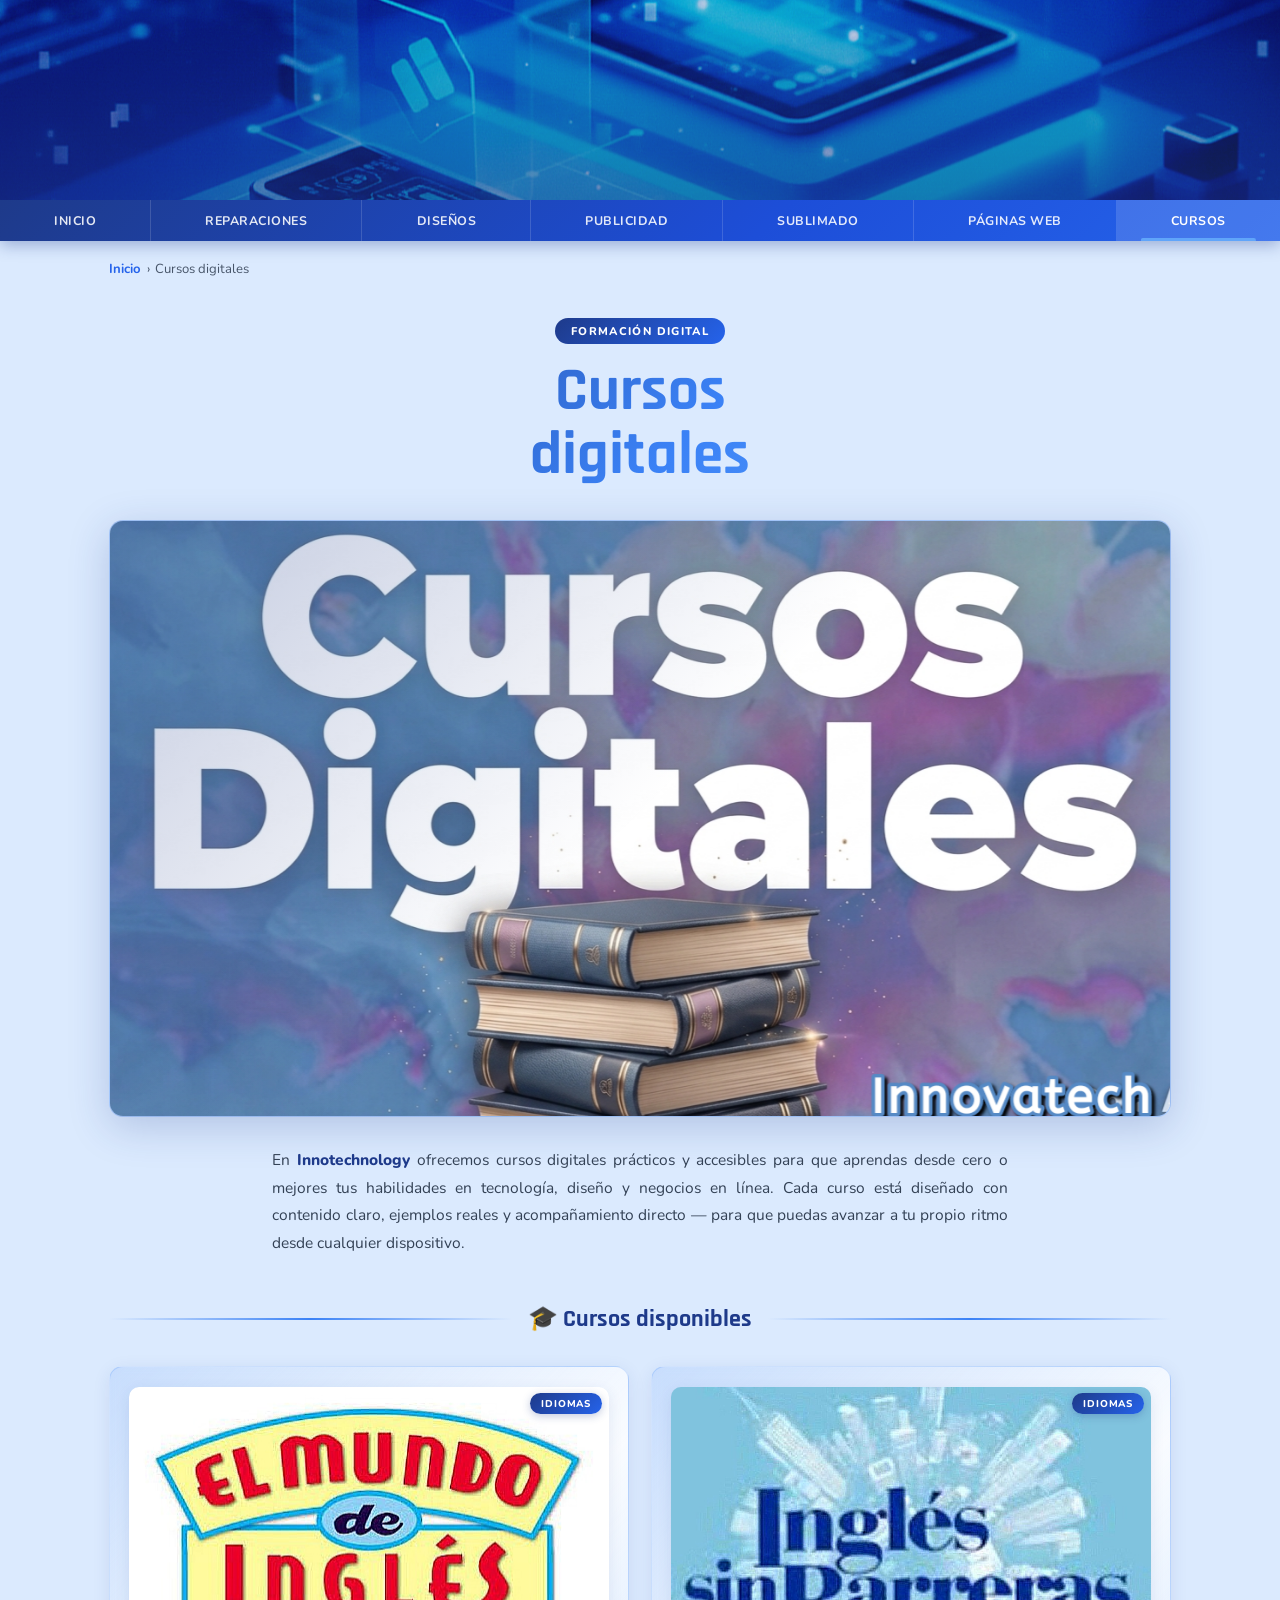
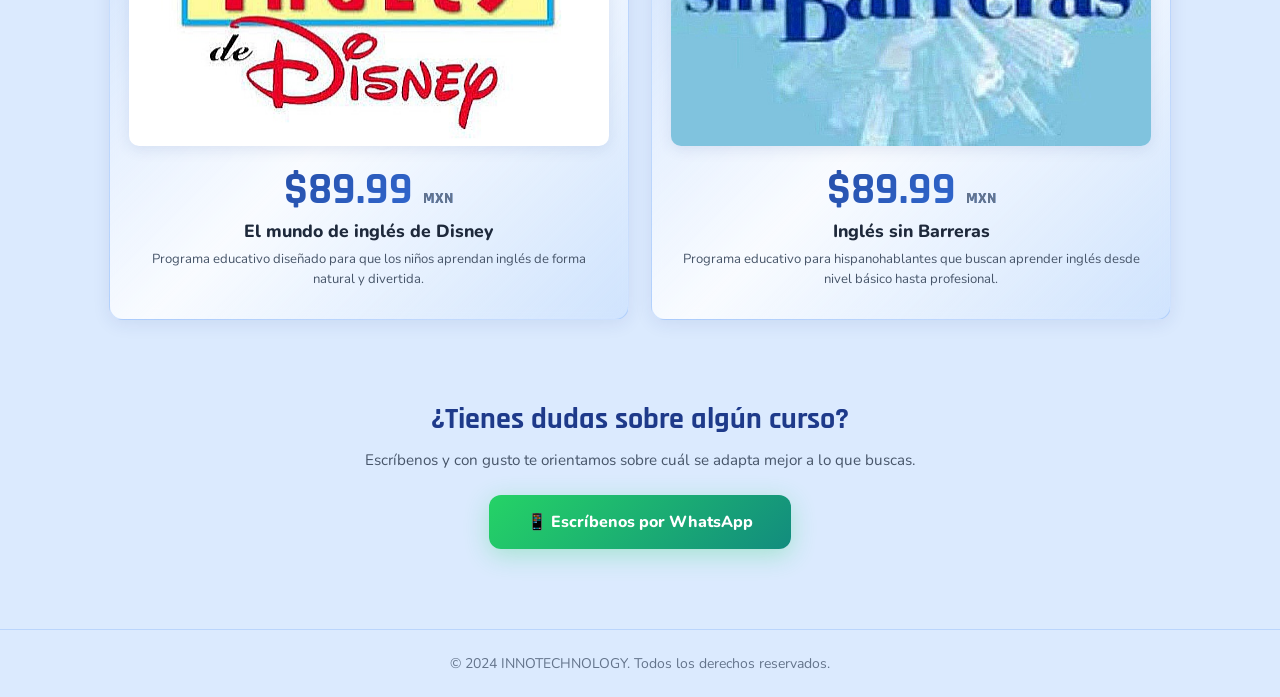
==== commit 5974a38a: "Add files via upload" ====
--- a/Cursosdigitales.html
+++ b/Cursosdigitales.html
@@ -6,8 +6,216 @@
   <title>Cursos Digitales – Innotechnology</title>
   <link rel="preconnect" href="https://fonts.googleapis.com"/>
   <link rel="preconnect" href="https://fonts.gstatic.com" crossorigin/>
-  <link href="https://fonts.googleapis.com/css2?family=Rajdhani:wght@600;700&family=Nunito:wght@400;600;700;800&display=swap" rel="stylesheet"/>
-  <link rel="stylesheet" href="Cursosdigitales.css"/>
+  <style>
+    @import url('https://fonts.googleapis.com/css2?family=Rajdhani:wght@600;700&family=Nunito:wght@400;600;700;800&display=swap');
+
+    :root {
+      --az1:#1e3a8a; --az2:#2563eb; --az3:#3b82f6; --az4:#60a5fa;
+      --fondo:#dbeafe; --radio:14px;
+    }
+    *, *::before, *::after { margin:0; padding:0; box-sizing:border-box; }
+    html { scroll-behavior:smooth; }
+    body { font-family:'Nunito',Arial,sans-serif; background:var(--fondo); color:#1e293b; overflow-x:hidden; }
+    a { text-decoration:none; color:inherit; }
+    img { display:block; max-width:100%; }
+
+    /* ── HEADER ── */
+    .site-header {
+      height:200px; width:100%; position:relative; overflow:hidden;
+      background:url('Multimediaindex/header.png') center/cover no-repeat;
+    }
+    .site-header::after {
+      content:''; position:absolute; inset:0;
+      background:linear-gradient(to bottom,rgba(30,58,138,0.18) 0%,rgba(30,58,138,0.55) 100%);
+    }
+
+    /* ── NAV ── */
+    .nav-servicios {
+      width:100%; background:linear-gradient(135deg,#1e3a8a 0%,#1d4ed8 60%,#2563eb 100%);
+      display:flex; flex-wrap:nowrap; overflow-x:auto;
+      scrollbar-width:none; -ms-overflow-style:none;
+      box-shadow:0 4px 16px rgba(30,58,138,0.35);
+    }
+    .nav-servicios::-webkit-scrollbar { display:none; }
+    .nav-btn {
+      flex:1 0 auto; min-width:max-content; padding:0.75rem 1.1rem;
+      font-size:0.78rem; font-weight:700; color:rgba(255,255,255,0.88);
+      text-align:center; letter-spacing:0.04em; text-transform:uppercase;
+      border-right:1px solid rgba(255,255,255,0.15);
+      transition:background 0.25s,color 0.25s; position:relative; white-space:nowrap;
+    }
+    .nav-btn:last-child { border-right:none; }
+    .nav-btn.active,.nav-btn:hover { background:rgba(255,255,255,0.14); color:#fff; }
+    .nav-btn::after {
+      content:''; position:absolute; bottom:0; left:50%;
+      transform:translateX(-50%) scaleX(0);
+      width:70%; height:3px; background:#60a5fa;
+      border-radius:2px 2px 0 0; transition:transform 0.25s;
+    }
+    .nav-btn:hover::after,.nav-btn.active::after { transform:translateX(-50%) scaleX(1); }
+
+    /* ── BREADCRUMB ── */
+    .breadcrumb { max-width:1100px; margin:1.2rem auto 0; padding:0 1.2rem; font-size:0.82rem; color:#475569; }
+    .breadcrumb a { color:var(--az2); font-weight:700; }
+    .breadcrumb span { margin:0 0.35rem; }
+
+    /* ── HERO — badge + título ── */
+    .hero-top {
+      max-width:1100px; margin:2.5rem auto 0; padding:0 1.2rem;
+      text-align:center; opacity:0; transform:translateY(22px);
+      transition:opacity 0.55s ease,transform 0.55s ease;
+    }
+    .hero-top.visible { opacity:1; transform:translateY(0); }
+    .hero-badge {
+      display:inline-block;
+      background:linear-gradient(135deg,var(--az1),var(--az2));
+      color:#fff; font-size:0.7rem; font-weight:800;
+      letter-spacing:0.12em; text-transform:uppercase;
+      padding:0.35rem 1rem; border-radius:50px; margin-bottom:1rem;
+    }
+    .hero-titulo {
+      font-family:'Rajdhani',sans-serif;
+      font-size:clamp(2.2rem,6vw,3.8rem); font-weight:700; line-height:1.05;
+      background:linear-gradient(135deg,var(--az1) 0%,var(--az3) 55%,var(--az4) 100%);
+      -webkit-background-clip:text; -webkit-text-fill-color:transparent; background-clip:text;
+    }
+
+    /* ── IMAGEN PRINCIPAL ── */
+    .hero-img-wrap {
+      max-width:1100px; margin:2rem auto 0; padding:0 1.2rem;
+      opacity:0; transform:translateY(22px);
+      transition:opacity 0.55s ease,transform 0.55s ease;
+    }
+    .hero-img-wrap.visible { opacity:1; transform:translateY(0); }
+    .hero-img-inner {
+      width:100%; border-radius:var(--radio); overflow:hidden;
+      aspect-ratio:16/9; position:relative;
+      background:linear-gradient(135deg,rgba(30,58,138,0.18),rgba(59,130,246,0.12));
+      border:1px solid rgba(59,130,246,0.25);
+      box-shadow:0 10px 40px rgba(30,58,138,0.22);
+      display:flex; align-items:center; justify-content:center; min-height:180px;
+    }
+    .hero-img-inner img { width:100%; height:100%; object-fit:cover; object-position:center; transition:transform 0.7s ease; }
+    .hero-img-inner:hover img { transform:scale(1.03); }
+    .hero-img-inner::before {
+      content:''; position:absolute; inset:0; z-index:1;
+      background:linear-gradient(135deg,rgba(30,58,138,0.28) 0%,transparent 50%);
+      pointer-events:none;
+    }
+    .hero-foto-placeholder { display:flex; flex-direction:column; align-items:center; gap:0.6rem; color:var(--az2); font-weight:700; font-size:0.9rem; }
+    .hero-foto-placeholder .ip-icon { font-size:3.5rem; opacity:0.4; }
+
+    /* ── DESCRIPCIÓN ── */
+    .descripcion-wrap {
+      max-width:780px; margin:1.8rem auto 0; padding:0 1.4rem;
+      opacity:0; transform:translateY(20px);
+      transition:opacity 0.5s ease,transform 0.5s ease;
+    }
+    .descripcion-wrap.visible { opacity:1; transform:translateY(0); }
+    .descripcion-wrap p { font-size:0.97rem; color:#334155; line-height:1.78; text-align:justify; }
+    .descripcion-wrap strong { color:var(--az1); font-weight:800; }
+
+    /* ── DIVISOR ── */
+    .divisor { max-width:1100px; margin:3rem auto 0; padding:0 1.2rem; display:flex; align-items:center; gap:1rem; }
+    .divisor-linea { flex:1; height:2px; background:linear-gradient(to right,transparent,var(--az3),transparent); }
+    .divisor-titulo { font-family:'Rajdhani',sans-serif; font-size:1.5rem; font-weight:700; color:var(--az1); white-space:nowrap; }
+
+    /* ── CARDS DE CURSOS ── */
+    .cursos-grid { max-width:1100px; margin:2rem auto 3rem; padding:0 1.2rem; display:grid; grid-template-columns:1fr; gap:1.4rem; }
+    @media(min-width:640px){ .cursos-grid { grid-template-columns:repeat(2,1fr); } }
+
+    .curso-card {
+      border-radius:var(--radio); overflow:hidden; position:relative;
+      background:linear-gradient(135deg, rgba(59,130,246,0.12) 0%, rgba(255,255,255,0.82) 55%, rgba(96,165,250,0.09) 100%);
+      border:1px solid rgba(59,130,246,0.20); backdrop-filter:blur(6px);
+      box-shadow:0 4px 18px rgba(30,58,138,0.09);
+      opacity:0; transform:translateY(28px);
+      transition:opacity 0.45s ease, transform 0.45s ease, box-shadow 0.3s;
+      display:flex; flex-direction:column;
+    }
+    .curso-card.visible { opacity:1; transform:translateY(0); }
+    .curso-card:nth-child(1){ transition-delay:0.05s; }
+    .curso-card:nth-child(2){ transition-delay:0.13s; }
+    .curso-card:hover { box-shadow:0 10px 30px rgba(30,58,138,0.16); }
+
+    /* Efecto espejo */
+    .curso-card::before {
+      content:''; position:absolute; top:-60%; left:-75%; width:55%; height:200%;
+      background:linear-gradient(105deg,rgba(255,255,255,0) 0%,rgba(255,255,255,0.50) 50%,rgba(255,255,255,0) 100%);
+      transform:skewX(-15deg); pointer-events:none;
+      animation:mirrorC 5s ease-in-out infinite; z-index:0;
+    }
+    .curso-card:nth-child(1)::before { animation-delay:0s; }
+    .curso-card:nth-child(2)::before { animation-delay:2.5s; }
+    @keyframes mirrorC { 0%{left:-75%;opacity:0;}8%{opacity:1;}52%{left:130%;opacity:1;}58%{opacity:0;}100%{left:130%;opacity:0;} }
+
+    .curso-img-wrap { width:100%; position:relative; z-index:1; padding:1.2rem 1.2rem 0.6rem; }
+    .curso-img-inner {
+      width:100%; aspect-ratio:4/3; border-radius:10px; overflow:hidden;
+      background:linear-gradient(135deg,rgba(30,58,138,0.10),rgba(59,130,246,0.08));
+      box-shadow:0 4px 14px rgba(30,58,138,0.10); position:relative;
+    }
+    .curso-img-inner img { width:100%; height:100%; object-fit:cover; object-position:center; display:block; transition:transform 0.5s ease; }
+    .curso-card:hover .curso-img-inner img { transform:scale(1.04); }
+
+    .curso-img-placeholder {
+      width:100%; height:100%; display:flex; flex-direction:column;
+      align-items:center; justify-content:center;
+      gap:0.5rem; color:var(--az3); font-size:0.82rem; font-weight:700; padding:1.5rem; text-align:center;
+    }
+    .curso-img-placeholder .ph-icon { font-size:3.5rem; opacity:0.28; }
+    .curso-img-placeholder code { font-size:0.7rem; color:#94a3b8; }
+
+    .curso-etiqueta {
+      position:absolute; top:1.6rem; right:1.6rem; z-index:2;
+      font-size:0.62rem; font-weight:800; letter-spacing:0.08em;
+      text-transform:uppercase; padding:0.22rem 0.7rem; border-radius:20px;
+      background:linear-gradient(135deg,var(--az1),var(--az2));
+      color:#fff; box-shadow:0 2px 8px rgba(30,58,138,0.28);
+    }
+
+    .curso-body {
+      padding:0.8rem 1.4rem 1.8rem; text-align:center; position:relative; z-index:1;
+      display:flex; flex-direction:column; gap:0.45rem;
+    }
+    .curso-precio {
+      font-family:'Rajdhani',sans-serif; font-size:2.8rem; font-weight:700; line-height:1;
+      background:linear-gradient(135deg,var(--az1),var(--az3));
+      -webkit-background-clip:text; -webkit-text-fill-color:transparent; background-clip:text;
+    }
+    .curso-precio-unidad { font-size:1rem; -webkit-text-fill-color:#64748b; color:#64748b; }
+    .curso-titulo { font-size:1.1rem; font-weight:800; color:#1e293b; line-height:1.3; }
+    .curso-desc { font-size:0.82rem; color:#475569; line-height:1.5; text-align:center; }
+
+    /* ── CTA FINAL ── */
+    .cta-final {
+      max-width:1100px; margin:1rem auto 3rem; padding:2rem 1.5rem; text-align:center;
+      opacity:0; transform:translateY(20px);
+      transition:opacity 0.5s ease,transform 0.5s ease;
+    }
+    .cta-final.visible { opacity:1; transform:translateY(0); }
+    .cta-titulo { font-family:'Rajdhani',sans-serif; font-size:1.9rem; font-weight:700; color:var(--az1); margin-bottom:0.6rem; }
+    .cta-sub { font-size:0.95rem; color:#475569; margin-bottom:1.4rem; line-height:1.6; }
+    .btn-wa-grande {
+      display:inline-flex; align-items:center; gap:0.7rem;
+      padding:1rem 2.4rem; border-radius:12px; border:none; cursor:pointer;
+      font-size:1rem; font-weight:800; font-family:inherit;
+      background:linear-gradient(135deg,#25d366,#128c7e); color:#fff;
+      box-shadow:0 6px 24px rgba(37,211,102,0.30);
+      transition:transform 0.25s,box-shadow 0.25s;
+    }
+    .btn-wa-grande:hover { transform:translateY(-4px); box-shadow:0 12px 32px rgba(37,211,102,0.38); }
+
+    /* ── FOOTER ── */
+    footer {
+      text-align:center; padding:1.5rem; font-size:0.875rem; color:#64748b;
+      border-top:1px solid rgba(59,130,246,0.2); background:var(--fondo);
+    }
+
+    /* ── FADE-IN ── */
+    .fade-in { opacity:0; transform:translateY(22px); transition:opacity 0.5s ease,transform 0.5s ease; }
+    .fade-in.visible { opacity:1; transform:translateY(0); }
+  </style>
 </head>
 <body>
 
@@ -16,7 +224,8 @@
 
   <!-- NAV -->
   <nav class="nav-servicios">
-    <a href="serviciosreparacion.html"   class="nav-btn">Reparaciones</a>
+          <a href="index.html" class="nav-btn">Inicio</a>
+      <a href="serviciosreparacion.html"   class="nav-btn">Reparaciones</a>
     <a href="Diseñospersonalizados.html" class="nav-btn">Diseños</a>
     <a href="Publicidadymarketing.html"  class="nav-btn">Publicidad</a>
     <a href="Sublidadoplayeras.html"     class="nav-btn">Sublimado</a>
